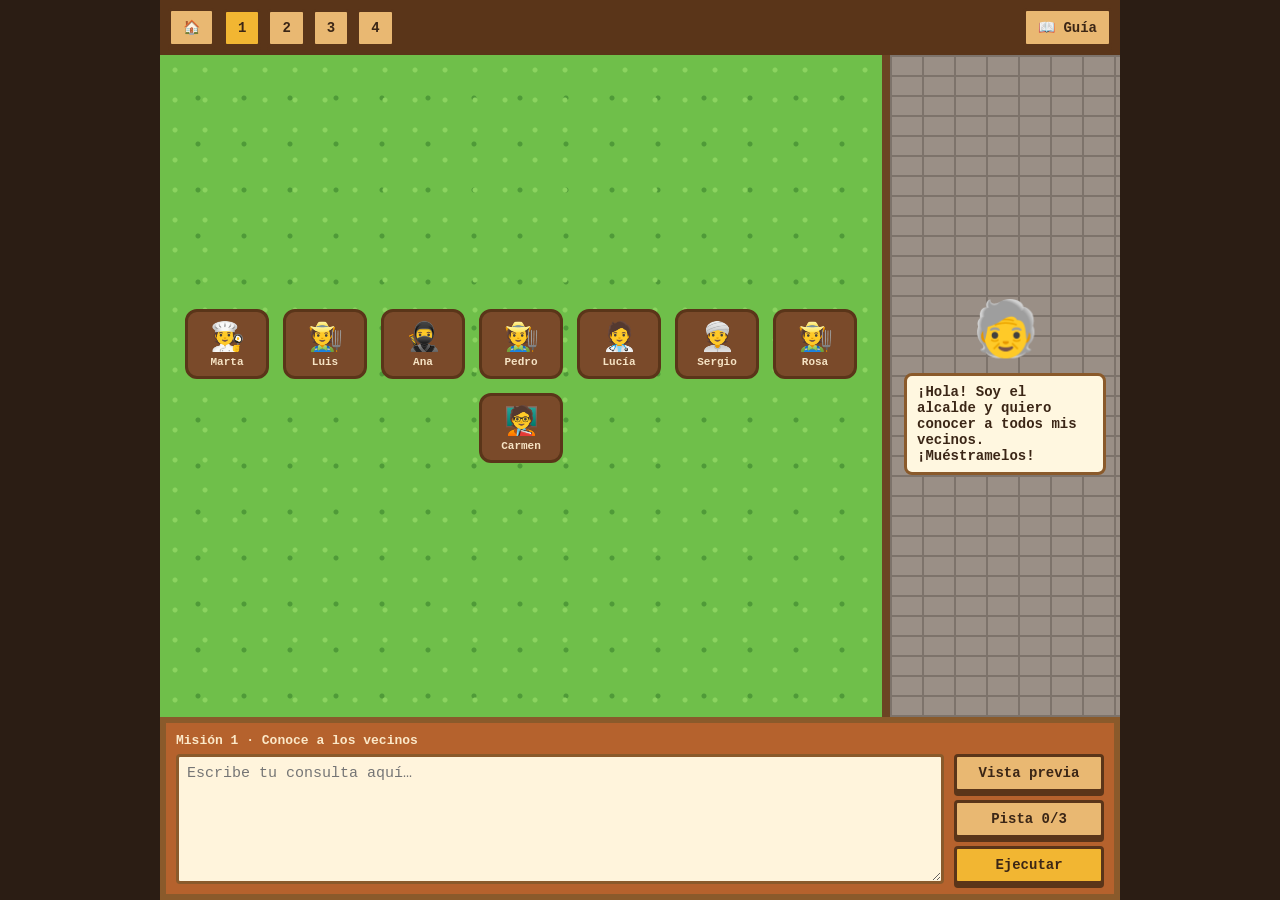
==== juego.html @ 002b05e2 "Primera versión de Pueblo SQL" ====
<!DOCTYPE html>
<html lang="es">
<head>
<meta charset="utf-8">
<meta name="viewport" content="width=device-width, initial-scale=1">
<title>Pueblo SQL · Jugar</title>
<link rel="stylesheet" href="css/estilo.css">
</head>
<body>
<div id="juego">
  <!-- Barra superior: inicio, selector de misiones y guía -->
  <header class="barra">
    <a class="btn" href="index.html">🏠</a>
    <div id="tabs"></div>
    <button class="btn" id="btnGuia">📖 Guía</button>
  </header>

  <!-- Escena: campo (una ficha por fila) + plaza (vecino que pide algo) -->
  <main class="escena">
    <section class="campo cesped" id="campo"></section>
    <aside class="plaza adoquin">
      <div id="npc"></div>
      <div class="globo" id="pregunta"></div>
    </aside>
    <div id="lechuza"><span>🦉</span><div class="globo" id="lechuzaMsg"></div></div>
  </main>

  <!-- Consola: aquí se escribe la consulta -->
  <section class="consola">
    <div id="titulo"></div>
    <div class="fila">
      <textarea id="sql" spellcheck="false" placeholder="Escribe tu consulta aquí…"></textarea>
      <div id="botones">
        <button class="btn" id="previa">Vista previa</button>
        <button class="btn" id="pista">Pista 0/3</button>
        <button class="btn" id="ejecutar">Ejecutar</button>
      </div>
    </div>
  </section>
</div>

<!-- Orden importante: primero el motor y los datos, al final la lógica -->
<script src="js/motor-sql.js"></script>
<script src="js/misiones.js"></script>
<script src="js/guia.js"></script>
<script src="js/juego.js"></script>
</body>
</html>
---- css/estilo.css ----
/* =====================================================
   PUEBLO SQL · estilos compartidos (index.html y juego.html)
   Estilo "pixel": bordes gruesos, sombras duras, madera.
   ===================================================== */

/* ---- Colores: cámbialos aquí y cambia todo el juego ---- */
:root{
  --madera:#b5622d;      /* panel inferior */
  --madera-claro:#e9b872;/* botones */
  --madera-osc:#8a5a2b;  /* bordes */
  --madera-muy:#5a3519;  /* sombras */
  --crema:#fff4dc;       /* papel / cuadros de texto */
  --texto:#3b2616;
  --dorado:#f2b632;      /* botón principal */
}
*{box-sizing:border-box}
body{margin:0;min-height:100vh;background:#2b1d14;color:var(--texto);
     font-family:"Courier New",monospace;font-weight:bold}
a{color:inherit;text-decoration:none}

/* ---- Marco pixel reutilizable ---- */
.pixel{border:4px solid var(--madera-muy);border-radius:4px;
       box-shadow:inset 0 0 0 3px #d9a066,4px 4px 0 rgba(0,0,0,.35)}

/* ---- Botones ---- */
.btn{font:bold 14px "Courier New",monospace;color:var(--texto);background:var(--madera-claro);
     border:3px solid var(--madera-muy);border-radius:4px;padding:8px 12px;cursor:pointer;
     box-shadow:0 4px 0 var(--madera-muy)}
.btn:hover:not(:disabled){filter:brightness(1.08)}
.btn:active:not(:disabled){transform:translateY(3px);box-shadow:0 1px 0 var(--madera-muy)}
.btn:disabled{opacity:.5;cursor:default}
.btn.principal{background:var(--dorado)}

/* ---- Fondos: césped y adoquín dibujados con CSS ---- */
.cesped{background-color:#6fbf4a;
  background-image:radial-gradient(#8bd35f 2px,transparent 3px),radial-gradient(#4f9a38 2px,transparent 3px);
  background-size:30px 30px,46px 46px;background-position:0 0,15px 20px}
.adoquin{background-color:#9a8f86;
  background-image:linear-gradient(#7d736b 2px,transparent 2px),linear-gradient(90deg,#7d736b 2px,transparent 2px);
  background-size:32px 20px}

/* ---- Globo de diálogo ---- */
.globo{background:#fff7e0;border:3px solid var(--madera-osc);border-radius:8px;padding:8px 10px;font-size:14px}

/* ---- Ventanas emergentes (guía, resultados) ---- */
.velo{position:fixed;inset:0;background:rgba(0,0,0,.55);display:flex;align-items:center;
      justify-content:center;padding:14px;z-index:10}
.ventana{background:var(--crema);width:100%;max-width:560px;max-height:90vh;display:flex;flex-direction:column}
.ventana-top{background:var(--madera);color:#fbe8c8;padding:8px 12px;display:flex;justify-content:space-between;align-items:center}
.ventana-top .x{background:none;border:0;color:inherit;font-size:16px;cursor:pointer}
.ventana-cuerpo{padding:12px;overflow:auto;font-size:14px}
.ventana-pie{padding:0 12px 12px;display:flex;gap:8px;justify-content:flex-end}
.tip{border-left:5px solid var(--madera);padding:2px 0 2px 10px;margin-bottom:12px}
.tip h4{margin:0 0 4px}.tip p{margin:0 0 6px;font-weight:normal}
code{display:block;background:#3b2616;color:#ffe9b8;padding:6px 8px;border-radius:4px;font-size:13px}
table{border-collapse:collapse;width:100%;font-size:13px;margin-bottom:8px}
th{background:var(--madera);color:#fff}th,td{border:1px solid var(--madera-osc);padding:3px 6px;text-align:left}
.ok{color:#2e7d32}.ko{color:#b3261e}

/* ===== PÁGINA DE INICIO ===== */
.portada{min-height:100vh;display:flex;flex-direction:column;align-items:center;gap:18px;padding:28px 14px}
.cartel{background:var(--madera);color:#fbe8c8;padding:14px 26px;font-size:30px;text-align:center;letter-spacing:2px;text-shadow:3px 3px 0 var(--madera-muy)}
.intro{max-width:620px;background:var(--crema);padding:16px;font-weight:normal;line-height:1.5}
.intro h2{margin:0 0 8px;font-size:17px}
.conceptos{display:flex;gap:10px;flex-wrap:wrap;margin:10px 0}
.concepto{flex:1;min-width:150px;background:#fff;border:3px solid var(--madera-osc);border-radius:6px;padding:8px;font-size:13px}
.chips{display:flex;gap:6px;flex-wrap:wrap}
.chip{background:#3b2616;color:#ffe9b8;padding:3px 8px;border-radius:4px;font-size:13px}
.acciones{display:flex;gap:12px;flex-wrap:wrap;justify-content:center}

/* ===== PÁGINA DEL JUEGO ===== */
#juego{width:100%;max-width:960px;margin:0 auto;min-height:100vh;display:flex;flex-direction:column}
.barra{display:flex;gap:8px;align-items:center;padding:8px;background:var(--madera-muy);flex-wrap:wrap}
#tabs{flex:1;display:flex;gap:6px;flex-wrap:wrap}
.tab.on{background:var(--dorado)}
.escena{flex:1;display:grid;grid-template-columns:1fr 230px;min-height:380px;position:relative}
.campo{padding:22px;display:flex;flex-wrap:wrap;gap:14px;align-content:center;justify-content:center;
       border-right:8px solid #6b4423}
.ficha{width:84px;padding:8px 4px;text-align:center;background:#7a4a2a;border:3px solid var(--madera-muy);
       border-radius:12px;color:#f6e3c4;font-size:11px;transition:.25s}
.ficha .ico{display:block;font-size:28px;margin-bottom:2px}
.ficha.marcada{outline:4px solid #fff;outline-offset:3px;background:#9a6035;transform:scale(1.07)}
.plaza{padding:14px;display:flex;flex-direction:column;align-items:center;gap:10px;justify-content:center}
#npc{font-size:54px}
#lechuza{position:absolute;left:10px;bottom:10px;display:none;align-items:flex-end;gap:8px;max-width:62%}
#lechuza span{font-size:34px}
.consola{background:var(--madera);border:6px solid var(--madera-osc);padding:10px}
#titulo{color:#fbe8c8;font-size:13px;margin-bottom:6px}
.fila{display:flex;gap:10px}
#sql{flex:1;min-height:84px;resize:vertical;font:15px "Courier New",monospace;padding:8px;
     border:3px solid var(--madera-osc);background:var(--crema);color:var(--texto);border-radius:4px}
#botones{display:flex;flex-direction:column;gap:8px;width:150px}
#ejecutar{flex:1;background:var(--dorado)}
@media(max-width:640px){
  .escena{grid-template-columns:1fr}.campo{border-right:0;border-bottom:8px solid #6b4423}
  .plaza{flex-direction:row}.fila{flex-direction:column}#botones{width:100%;flex-direction:row}
  #lechuza{max-width:92%}.cartel{font-size:22px}
}
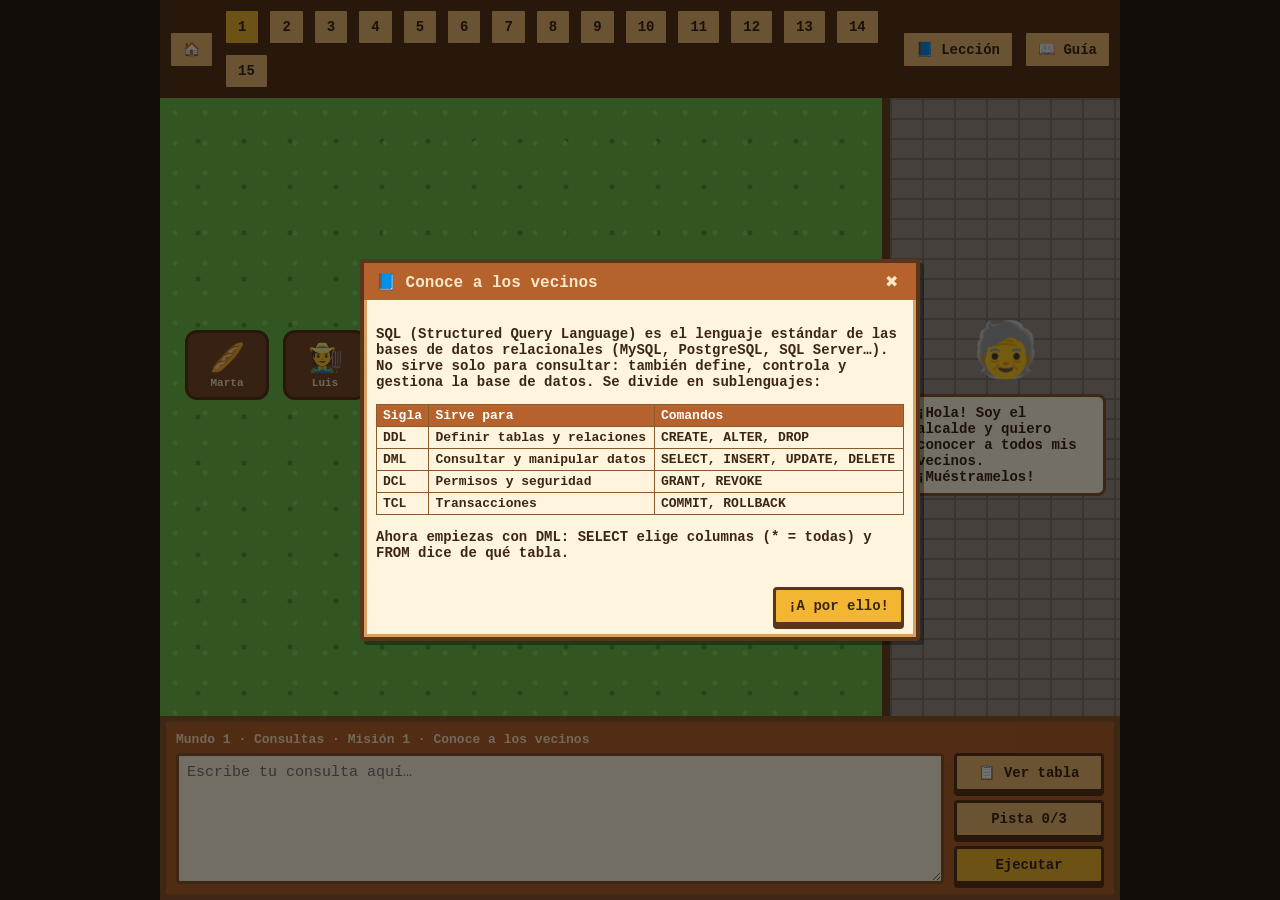
==== commit c3f9db77: "Versión completa: mundos 2 y 3" ====
--- a/juego.html
+++ b/juego.html
@@ -12,6 +12,7 @@
   <header class="barra">
     <a class="btn" href="index.html">🏠</a>
     <div id="tabs"></div>
+    <button class="btn" id="btnLeccion">📘 Lección</button>
     <button class="btn" id="btnGuia">📖 Guía</button>
   </header>
 
@@ -31,7 +32,7 @@
     <div class="fila">
       <textarea id="sql" spellcheck="false" placeholder="Escribe tu consulta aquí…"></textarea>
       <div id="botones">
-        <button class="btn" id="previa">Vista previa</button>
+        <button class="btn" id="previa">📋 Ver tabla</button>
         <button class="btn" id="pista">Pista 0/3</button>
         <button class="btn" id="ejecutar">Ejecutar</button>
       </div>
--- a/css/estilo.css
+++ b/css/estilo.css
@@ -96,3 +96,13 @@
   .plaza{flex-direction:row}.fila{flex-direction:column}#botones{width:100%;flex-direction:row}
   #lechuza{max-width:92%}.cartel{font-size:22px}
 }
+
+/* ===== MUNDOS 2 y 3: esquema de tablas, salidas de sentencias ===== */
+.esq{background:var(--crema);border:3px solid var(--madera-osc);border-radius:6px;padding:6px 8px;min-width:170px;font-size:13px}
+.esq small{color:#7a5a3a;font-weight:normal}
+.vacio{background:var(--crema);border:3px dashed var(--madera-osc);border-radius:6px;padding:16px;text-align:center}
+.leyenda{width:100%;text-align:center;font-size:11px;color:#fff;text-shadow:1px 1px 0 var(--madera-muy)}
+.salida{margin-bottom:8px}.salida p{margin:4px 0}
+#lechuzaMsg{white-space:pre-line}
+.ventana-cuerpo ul{margin:6px 0;padding-left:20px;font-weight:normal}
+.ventana-cuerpo td code{display:inline;padding:1px 4px}
